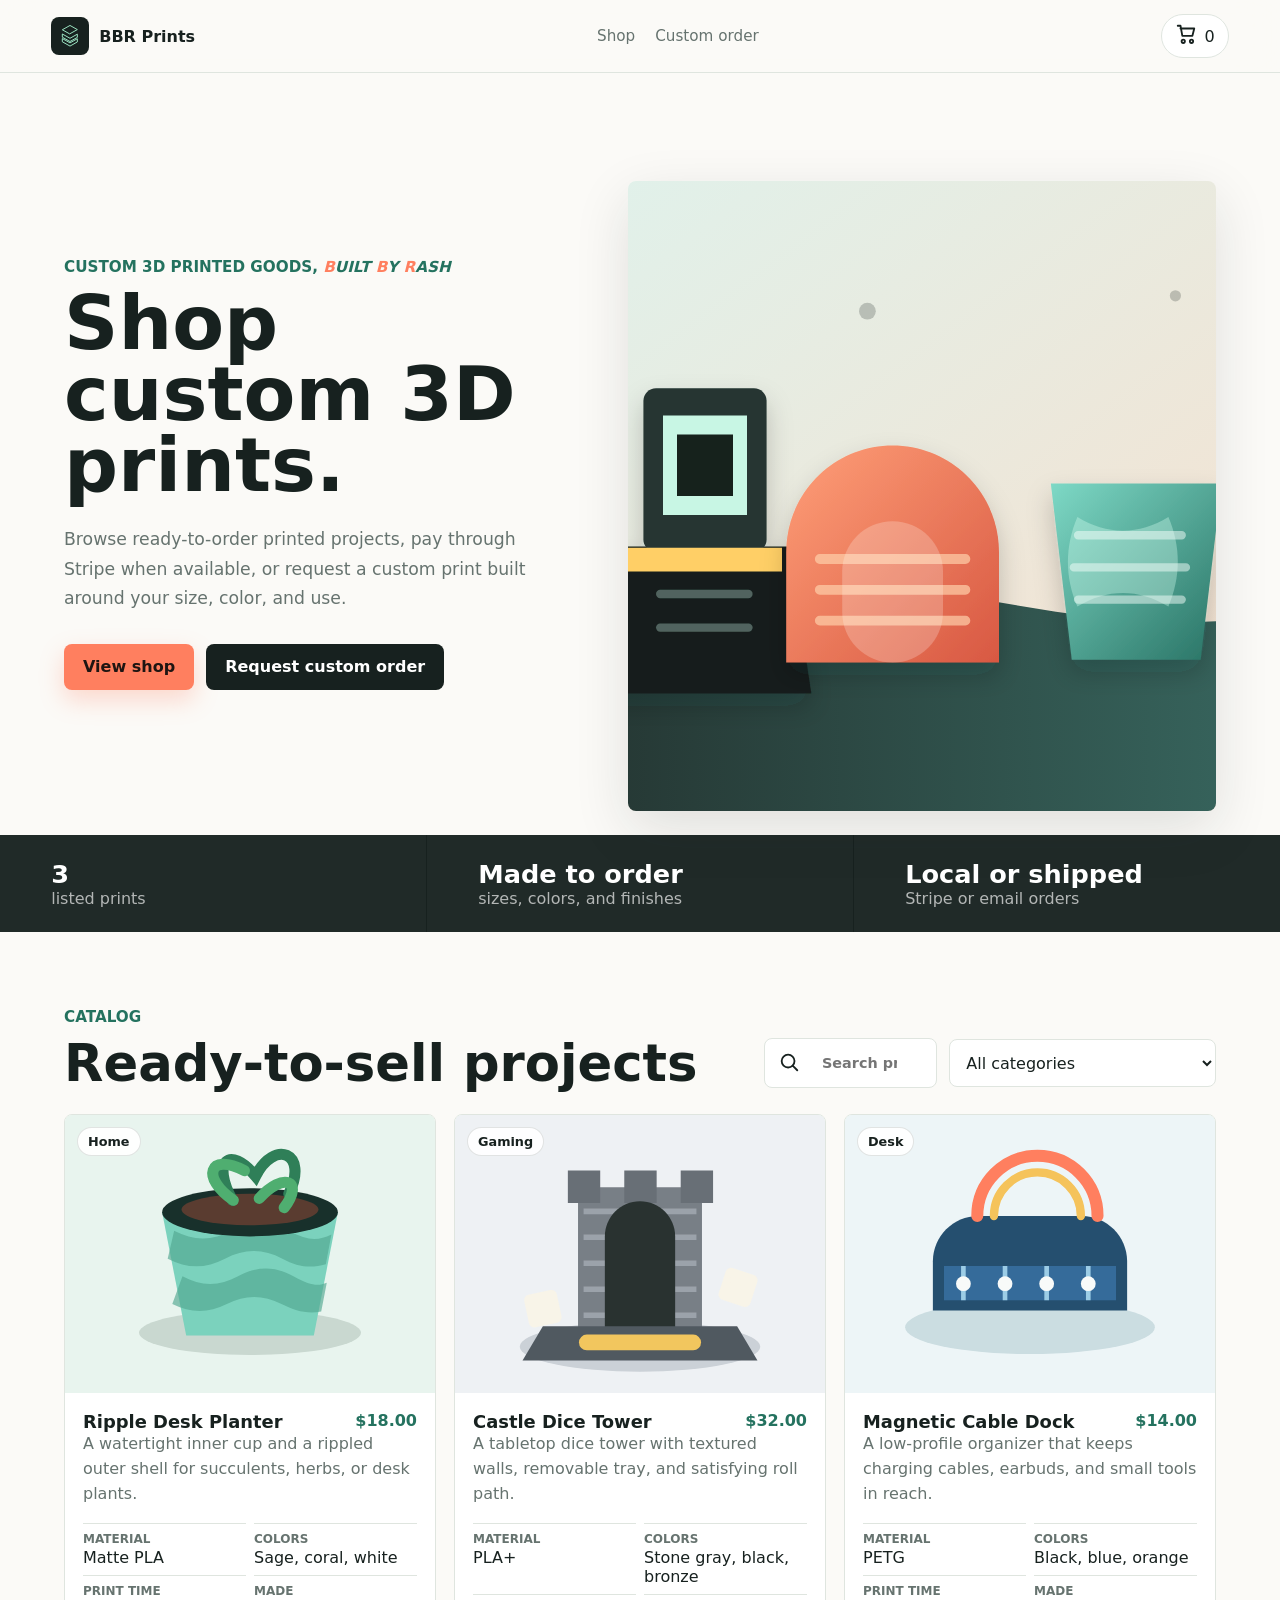
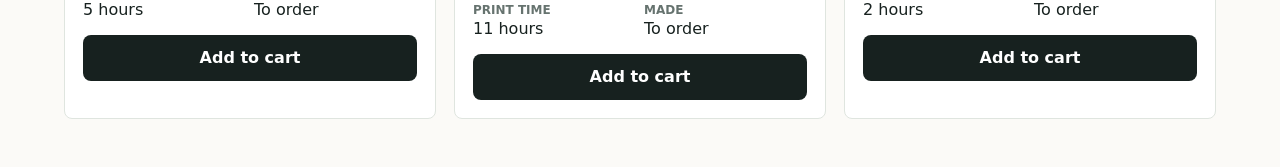
==== index.html @ aac48faa "Add files via upload" ====
<!doctype html>
<html lang="en">
  <head>
    <meta charset="UTF-8" />
    <meta name="viewport" content="width=device-width, initial-scale=1.0" />
    <title>BBR Prints</title>
    <link rel="stylesheet" href="styles.css" />
    <script src="https://identity.netlify.com/v1/netlify-identity-widget.js"></script>
  </head>
  <body>
    <header class="topbar">
      <a class="brand" href="#shop" aria-label="BBR Prints home">
        <span class="brand-mark" aria-hidden="true">
          <svg viewBox="0 0 48 48" role="img">
            <path d="M8 30 24 39 40 30v7L24 46 8 37z" />
            <path d="M8 20 24 29 40 20v7L24 36 8 27z" />
            <path d="M8 10 24 1l16 9-16 9z" />
          </svg>
        </span>
        <span>BBR Prints</span>
      </a>
      <nav class="nav-links" aria-label="Primary navigation">
        <a href="#shop">Shop</a>
        <button class="nav-button custom-order-trigger" type="button">Custom order</button>
      </nav>
      <button class="cart-button" id="openCart" type="button" aria-label="Open cart">
        <span class="icon" aria-hidden="true">
          <svg viewBox="0 0 24 24"><path d="M6 6h15l-2 8H8L6 3H3" /><circle cx="9" cy="20" r="1.8" /><circle cx="18" cy="20" r="1.8" /></svg>
        </span>
        <span id="cartCount">0</span>
      </button>
    </header>

    <main>
      <section class="hero" aria-labelledby="hero-title">
        <div class="hero-copy">
          <p class="eyebrow">
            Custom 3D printed goods,
            <span class="built-by-rash">
              <span class="initial">B</span>uilt <span class="initial">B</span>y
              <span class="initial">R</span>ash
            </span>
          </p>
          <h1 id="hero-title">Shop custom 3D prints.</h1>
          <p>
            Browse ready-to-order printed projects, pay through Stripe when available, or request a
            custom print built around your size, color, and use.
          </p>
          <div class="hero-actions">
            <a class="button primary" href="#shop">View shop</a>
            <button class="button dark custom-order-trigger" type="button">Request custom order</button>
          </div>
        </div>
        <div class="hero-visual" aria-label="Featured 3D printed products">
          <img src="assets/hero-print-shop.svg" alt="Colorful 3D printed objects on a studio table" />
        </div>
      </section>

      <section class="stats-band" aria-label="Store highlights">
        <div>
          <strong id="statProducts">0</strong>
          <span>listed prints</span>
        </div>
        <div>
          <strong>Made to order</strong>
          <span>sizes, colors, and finishes</span>
        </div>
        <div>
          <strong>Local or shipped</strong>
          <span>Stripe or email orders</span>
        </div>
      </section>

      <section class="section-header" id="shop">
        <div>
          <p class="eyebrow">Catalog</p>
          <h2>Ready-to-sell projects</h2>
        </div>
        <div class="shop-tools">
          <label class="search-field">
            <span class="icon" aria-hidden="true">
              <svg viewBox="0 0 24 24"><circle cx="11" cy="11" r="7" /><path d="m16 16 5 5" /></svg>
            </span>
            <input id="searchInput" type="search" placeholder="Search prints" />
          </label>
          <select id="categoryFilter" aria-label="Filter by category">
            <option value="all">All categories</option>
            <option value="Home">Home</option>
            <option value="Gaming">Gaming</option>
            <option value="Desk">Desk</option>
            <option value="Cosplay">Cosplay</option>
            <option value="Other">Other</option>
          </select>
        </div>
      </section>

      <section class="product-grid" id="productGrid" aria-live="polite"></section>
    </main>

    <aside class="cart-drawer" id="cartDrawer" aria-hidden="true" aria-labelledby="cart-title">
      <div class="cart-panel">
        <div class="cart-header">
          <h2 id="cart-title">Order request</h2>
          <button class="icon-button" id="closeCart" type="button" aria-label="Close cart">
            <svg viewBox="0 0 24 24"><path d="M6 6l12 12M18 6 6 18" /></svg>
          </button>
        </div>
        <div class="cart-items" id="cartItems"></div>
        <div class="cart-footer">
          <div class="cart-total">
            <span>Total</span>
            <strong id="cartTotal">$0.00</strong>
          </div>
          <a class="button primary full" id="checkoutLink" href="mailto:?subject=3D%20Print%20Order%20Request">Request order</a>
          <button class="button subtle full" id="clearCart" type="button">Clear cart</button>
        </div>
      </div>
    </aside>

    <aside class="modal-backdrop" id="customOrderModal" aria-hidden="true" aria-labelledby="custom-order-title">
      <div class="modal-panel" role="dialog" aria-modal="true">
        <div class="cart-header">
          <h2 id="custom-order-title">Request custom order</h2>
          <button class="icon-button" id="closeCustomOrder" type="button" aria-label="Close custom order form">
            <svg viewBox="0 0 24 24"><path d="M6 6l12 12M18 6 6 18" /></svg>
          </button>
        </div>
        <form class="custom-order-form" id="customOrderForm">
          <div class="form-row">
            <label>
              Your name
              <input id="customName" type="text" required placeholder="Your name" />
            </label>
            <label>
              Your email
              <input id="customEmail" type="email" required placeholder="you@example.com" />
            </label>
          </div>
          <label>
            What do you want printed?
            <textarea id="customRequest" required rows="5" placeholder="Describe the item, size, color, material, quantity, and how you plan to use it."></textarea>
          </label>
          <div class="form-row">
            <label>
              Budget
              <input id="customBudget" type="text" placeholder="$25-$50" />
            </label>
            <label>
              Needed by
              <input id="customDeadline" type="text" placeholder="No rush, or a date" />
            </label>
          </div>
          <label>
            Pickup or shipping
            <input id="customDelivery" type="text" placeholder="Local pickup, shipping, or not sure" />
          </label>
          <button class="button primary full" type="submit">Open email request</button>
        </form>
      </div>
    </aside>

    <template id="productCardTemplate">
      <article class="product-card">
        <div class="product-media">
          <img alt="" />
          <span class="category-pill"></span>
        </div>
        <div class="product-body">
          <div class="product-title-row">
            <h3></h3>
            <strong class="price"></strong>
          </div>
          <p class="description"></p>
          <dl class="details"></dl>
          <div class="card-actions">
            <button class="button dark add-button" type="button">Add to cart</button>
            <a class="button primary pay-link" href="#" target="_blank" rel="noopener">Pay with Stripe</a>
          </div>
        </div>
      </article>
    </template>

    <script src="products.js?v=one-site-admin"></script>
    <script src="app.js?v=decap-cms"></script>
  </body>
</html>
---- styles.css ----
:root {
  --ink: #17211f;
  --muted: #66736f;
  --paper: #fbfaf7;
  --panel: #ffffff;
  --line: #dfe5df;
  --mint: #a7f3cf;
  --green: #24725f;
  --blue: #356b9a;
  --coral: #ff7f5f;
  --amber: #f5c35b;
  --shadow: 0 18px 55px rgba(23, 33, 31, 0.12);
  color-scheme: light;
  font-family:
    Inter, ui-sans-serif, system-ui, -apple-system, BlinkMacSystemFont, "Segoe UI", sans-serif;
}

* {
  box-sizing: border-box;
}

html {
  scroll-behavior: smooth;
}

body {
  margin: 0;
  background: var(--paper);
  color: var(--ink);
}

body.cart-open,
body.modal-open {
  overflow: hidden;
}

button,
input,
select,
textarea {
  font: inherit;
}

a {
  color: inherit;
  text-decoration: none;
}

img {
  display: block;
  max-width: 100%;
}

.topbar {
  align-items: center;
  background: rgba(251, 250, 247, 0.9);
  border-bottom: 1px solid var(--line);
  backdrop-filter: blur(18px);
  display: flex;
  gap: 24px;
  justify-content: space-between;
  left: 0;
  padding: 14px clamp(18px, 4vw, 54px);
  position: sticky;
  right: 0;
  top: 0;
  z-index: 20;
}

.brand,
.nav-links,
.cart-button,
.hero-actions,
.shop-tools,
.form-actions,
.card-actions,
.cart-header,
.cart-total {
  align-items: center;
  display: flex;
}

.brand {
  font-weight: 800;
  gap: 10px;
  white-space: nowrap;
}

.brand-mark {
  background: var(--ink);
  border-radius: 8px;
  color: var(--mint);
  display: grid;
  height: 38px;
  place-items: center;
  width: 38px;
}

.brand-mark svg,
.icon svg,
.icon-button svg {
  height: 22px;
  width: 22px;
}

svg {
  fill: none;
  stroke: currentColor;
  stroke-linecap: round;
  stroke-linejoin: round;
  stroke-width: 2;
}

.nav-links {
  color: var(--muted);
  gap: 20px;
  font-size: 0.95rem;
}

.nav-links a:hover,
.nav-button:hover {
  color: var(--ink);
}

.nav-button {
  background: transparent;
  border: 0;
  color: inherit;
  cursor: pointer;
  padding: 0;
}

body:not(.admin-mode) .admin-only {
  display: none !important;
}

body:not(.admin-authenticated) .admin-tools {
  display: none !important;
}

.cart-button,
.icon-button {
  background: var(--panel);
  border: 1px solid var(--line);
  color: var(--ink);
  cursor: pointer;
}

.cart-button {
  border-radius: 999px;
  gap: 8px;
  min-height: 42px;
  padding: 8px 13px;
}

.icon-button {
  border-radius: 8px;
  display: grid;
  height: 42px;
  place-items: center;
  width: 42px;
}

main {
  overflow: hidden;
}

.hero {
  display: grid;
  gap: clamp(28px, 5vw, 70px);
  grid-template-columns: minmax(0, 0.92fr) minmax(320px, 1.08fr);
  min-height: calc(100vh - 138px);
  padding: clamp(34px, 5vw, 64px) clamp(18px, 5vw, 72px) 24px;
}

.hero-copy {
  align-self: center;
  max-width: 680px;
}

.eyebrow {
  color: var(--green);
  font-size: 0.95rem;
  font-weight: 800;
  letter-spacing: 0;
  margin: 0 0 12px;
  text-transform: uppercase;
}

.eyebrow .built-by-rash {
  font-style: italic;
}

.eyebrow .initial {
  color: var(--coral);
  font-weight: 900;
}

h1,
h2,
h3,
p {
  margin-top: 0;
}

h1 {
  font-size: clamp(3rem, 5.9vw, 5.35rem);
  letter-spacing: 0;
  line-height: 0.94;
  margin-bottom: 24px;
  max-width: 860px;
}

h2 {
  font-size: clamp(2rem, 4vw, 4.2rem);
  letter-spacing: 0;
  line-height: 0.98;
  margin-bottom: 0;
}

h3 {
  font-size: 1.12rem;
  line-height: 1.2;
  margin-bottom: 0;
}

.hero-copy p:not(.eyebrow),
.manager-copy p,
.orders p {
  color: var(--muted);
  font-size: 1.08rem;
  line-height: 1.7;
}

.hero-actions {
  flex-wrap: wrap;
  gap: 12px;
  margin-top: 30px;
}

.button {
  border: 1px solid transparent;
  border-radius: 8px;
  cursor: pointer;
  display: inline-flex;
  font-weight: 800;
  justify-content: center;
  min-height: 46px;
  padding: 12px 18px;
  transition:
    transform 160ms ease,
    box-shadow 160ms ease,
    background 160ms ease;
}

.button:hover {
  transform: translateY(-1px);
}

.button.primary {
  background: var(--coral);
  color: #1e1512;
  box-shadow: 0 10px 24px rgba(255, 127, 95, 0.28);
}

.button.ghost,
.button.subtle {
  background: var(--panel);
  border-color: var(--line);
  color: var(--ink);
}

.button.dark {
  background: var(--ink);
  color: white;
}

.button.full {
  width: 100%;
}

.hero-visual {
  align-self: end;
  min-height: 420px;
}

.hero-visual img {
  border-radius: 8px;
  box-shadow: var(--shadow);
  height: min(70vh, 720px);
  object-fit: cover;
  width: 100%;
}

.stats-band {
  background: var(--ink);
  color: white;
  display: grid;
  gap: 1px;
  grid-template-columns: repeat(3, 1fr);
}

.stats-band div {
  background: rgba(255, 255, 255, 0.04);
  padding: 24px clamp(18px, 4vw, 56px);
}

.stats-band strong {
  display: block;
  font-size: clamp(1.35rem, 2vw, 2rem);
}

.stats-band span {
  color: rgba(255, 255, 255, 0.66);
}

.section-header,
.manager,
.orders {
  display: grid;
  gap: 24px;
  grid-template-columns: minmax(0, 1fr) auto;
  padding: 76px clamp(18px, 5vw, 72px) 26px;
}

.shop-tools {
  align-self: end;
  gap: 12px;
}

.search-field {
  align-items: center;
  background: var(--panel);
  border: 1px solid var(--line);
  border-radius: 8px;
  display: flex;
  gap: 10px;
  min-height: 48px;
  padding: 0 13px;
}

.search-field input,
.search-field input:focus {
  border: 0;
  outline: 0;
}

select,
input,
textarea {
  background: var(--panel);
  border: 1px solid var(--line);
  border-radius: 8px;
  color: var(--ink);
  min-height: 48px;
  padding: 11px 12px;
  width: 100%;
}

textarea {
  min-height: 118px;
  resize: vertical;
}

.product-grid {
  display: grid;
  gap: 18px;
  grid-template-columns: repeat(3, minmax(0, 1fr));
  padding: 0 clamp(18px, 5vw, 72px) 48px;
}

.product-card {
  background: var(--panel);
  border: 1px solid var(--line);
  border-radius: 8px;
  overflow: hidden;
}

.product-media {
  aspect-ratio: 4 / 3;
  background: #eef4ef;
  position: relative;
}

.product-media img {
  height: 100%;
  object-fit: cover;
  width: 100%;
}

.category-pill {
  background: rgba(255, 255, 255, 0.92);
  border: 1px solid rgba(23, 33, 31, 0.12);
  border-radius: 999px;
  font-size: 0.8rem;
  font-weight: 800;
  left: 12px;
  padding: 6px 10px;
  position: absolute;
  top: 12px;
}

.product-body {
  padding: 18px;
}

.product-title-row {
  align-items: start;
  display: flex;
  gap: 12px;
  justify-content: space-between;
}

.price {
  color: var(--green);
  white-space: nowrap;
}

.description {
  color: var(--muted);
  line-height: 1.55;
  min-height: 50px;
}

.details {
  display: grid;
  gap: 8px;
  grid-template-columns: repeat(2, minmax(0, 1fr));
  margin: 16px 0;
}

.details div {
  border-top: 1px solid var(--line);
  padding-top: 8px;
}

.details dt {
  color: var(--muted);
  font-size: 0.75rem;
  font-weight: 800;
  text-transform: uppercase;
}

.details dd {
  margin: 2px 0 0;
}

.card-actions {
  gap: 10px;
  flex-wrap: wrap;
}

.card-actions .add-button,
.card-actions .pay-link {
  flex: 1;
  min-width: 130px;
}

.manager {
  background: #e9f5ef;
  grid-template-columns: minmax(260px, 0.8fr) minmax(320px, 1.2fr);
  padding-bottom: 76px;
}

.manager-copy {
  max-width: 560px;
}

.manager-note {
  background: var(--panel);
  border-left: 5px solid var(--amber);
  border-radius: 8px;
  line-height: 1.55;
  margin-top: 26px;
  padding: 16px;
}

.product-form,
.email-form {
  background: var(--panel);
  border: 1px solid var(--line);
  border-radius: 8px;
  box-shadow: 0 12px 35px rgba(23, 33, 31, 0.08);
  display: grid;
  gap: 16px;
  padding: clamp(18px, 3vw, 28px);
}

label {
  color: var(--ink);
  display: grid;
  font-size: 0.9rem;
  font-weight: 800;
  gap: 7px;
}

.form-row {
  display: grid;
  gap: 14px;
  grid-template-columns: repeat(2, minmax(0, 1fr));
}

.orders {
  align-items: center;
  background: var(--panel);
  grid-template-columns: minmax(0, 1fr) minmax(280px, 430px);
  padding-bottom: 76px;
}

.email-form {
  box-shadow: none;
}

.cart-drawer,
.modal-backdrop {
  background: rgba(23, 33, 31, 0.38);
  inset: 0;
  opacity: 0;
  pointer-events: none;
  position: fixed;
  transition: opacity 180ms ease;
  z-index: 40;
}

.cart-drawer.open,
.modal-backdrop.open {
  opacity: 1;
  pointer-events: auto;
}

.modal-backdrop {
  align-items: center;
  display: flex;
  justify-content: center;
  padding: 18px;
}

.modal-panel {
  background: var(--paper);
  border-radius: 8px;
  box-shadow: var(--shadow);
  max-height: min(92vh, 820px);
  max-width: 760px;
  overflow: auto;
  transform: translateY(16px);
  transition: transform 220ms ease;
  width: min(100%, 760px);
}

.modal-backdrop.open .modal-panel {
  transform: translateY(0);
}

.custom-order-form {
  display: grid;
  gap: 16px;
  padding: 18px;
}

.compact-modal {
  max-width: 460px;
}

.form-message {
  color: var(--muted);
  font-weight: 800;
  margin: -4px 0 0;
}

.form-message.error {
  color: #b42318;
}

.admin-session-actions {
  align-items: stretch;
  flex-direction: column;
  margin-top: 22px;
}

.cart-panel {
  background: var(--paper);
  box-shadow: var(--shadow);
  display: grid;
  grid-template-rows: auto 1fr auto;
  height: 100%;
  margin-left: auto;
  max-width: 430px;
  transform: translateX(100%);
  transition: transform 220ms ease;
  width: min(100%, 430px);
}

.cart-drawer.open .cart-panel {
  transform: translateX(0);
}

.cart-header,
.cart-footer {
  padding: 18px;
}

.cart-header {
  border-bottom: 1px solid var(--line);
  justify-content: space-between;
}

.cart-header h2 {
  font-size: 1.5rem;
}

.cart-items {
  display: grid;
  gap: 12px;
  overflow: auto;
  padding: 18px;
}

.cart-item {
  background: var(--panel);
  border: 1px solid var(--line);
  border-radius: 8px;
  display: grid;
  gap: 12px;
  grid-template-columns: 72px 1fr auto;
  padding: 10px;
}

.cart-item img {
  aspect-ratio: 1;
  border-radius: 8px;
  object-fit: cover;
}

.cart-item h3 {
  font-size: 0.98rem;
}

.cart-item p {
  color: var(--muted);
  margin: 4px 0 0;
}

.cart-footer {
  border-top: 1px solid var(--line);
  display: grid;
  gap: 12px;
}

.cart-total {
  justify-content: space-between;
}

.empty-state {
  background: var(--panel);
  border: 1px dashed #b9c5be;
  border-radius: 8px;
  color: var(--muted);
  grid-column: 1 / -1;
  padding: 36px;
  text-align: center;
}

@media (max-width: 940px) {
  .hero,
  .manager,
  .orders,
  .section-header {
    grid-template-columns: 1fr;
  }

  .hero {
    min-height: auto;
  }

  .hero-visual img {
    height: auto;
  }

  .shop-tools {
    justify-self: stretch;
  }

  .product-grid {
    grid-template-columns: repeat(2, minmax(0, 1fr));
  }
}

@media (max-width: 680px) {
  .topbar {
    align-items: flex-start;
    gap: 12px;
  }

  .nav-links {
    display: none;
  }

  h1 {
    font-size: clamp(2.55rem, 11vw, 3.15rem);
  }

  .hero {
    gap: 20px;
    padding-top: 30px;
  }

  .hero-copy p:not(.eyebrow) {
    font-size: 1rem;
    line-height: 1.55;
  }

  .hero-actions {
    margin-top: 20px;
  }

  .hero-visual {
    min-height: auto;
  }

  .hero-visual img {
    max-height: 210px;
  }

  .stats-band,
  .product-grid,
  .form-row {
    grid-template-columns: 1fr;
  }

  .shop-tools {
    align-items: stretch;
    flex-direction: column;
  }

  .cart-item {
    grid-template-columns: 62px 1fr;
  }

  .cart-item .icon-button {
    grid-column: 2;
    justify-self: start;
  }

  .modal-backdrop {
    align-items: stretch;
    padding: 0;
  }

  .modal-panel {
    border-radius: 0;
    max-height: 100vh;
    width: 100%;
  }
}
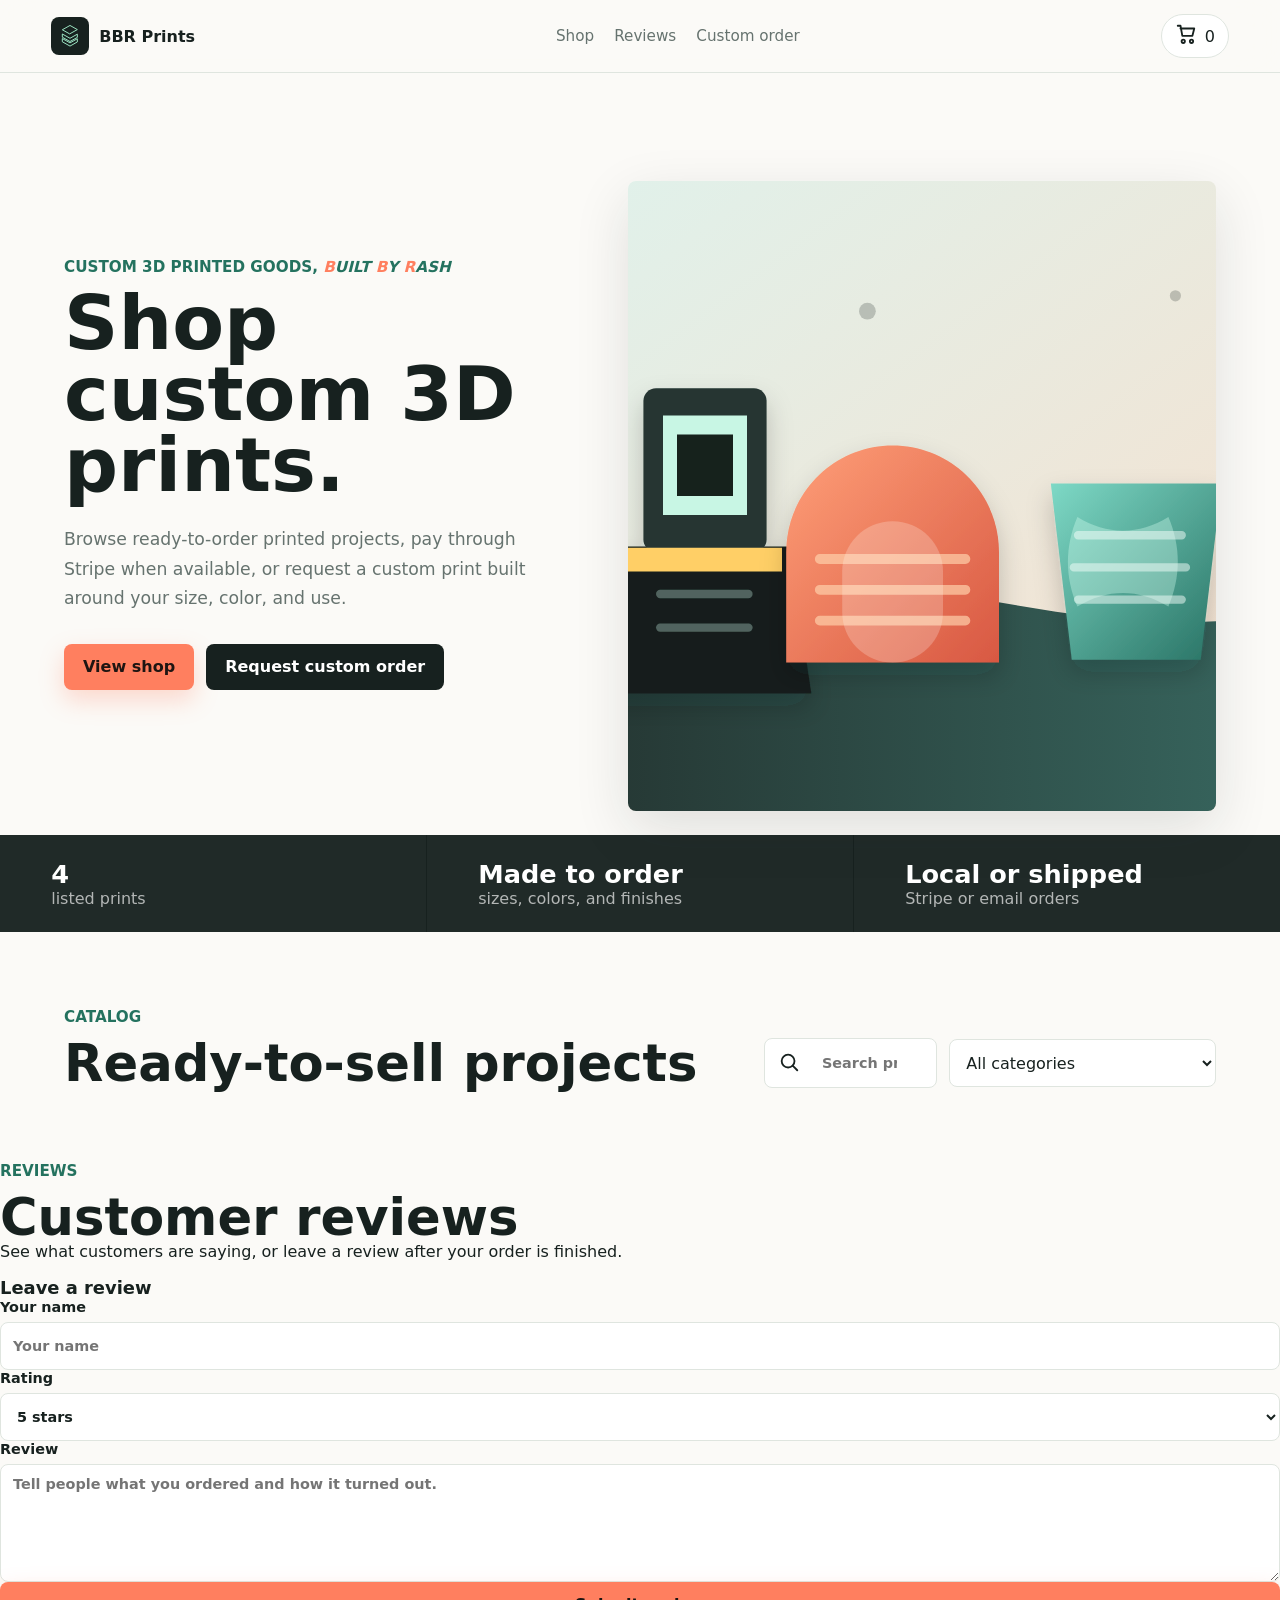
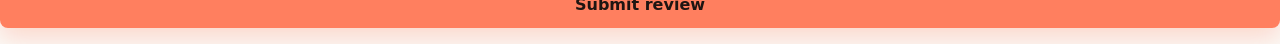
==== commit e1742eae: "Add files via upload" ====
--- a/index.html
+++ b/index.html
@@ -21,6 +21,7 @@
       </a>
       <nav class="nav-links" aria-label="Primary navigation">
         <a href="#shop">Shop</a>
+        <a href="#reviews">Reviews</a>
         <button class="nav-button custom-order-trigger" type="button">Custom order</button>
       </nav>
       <button class="cart-button" id="openCart" type="button" aria-label="Open cart">
@@ -95,6 +96,43 @@
       </section>
 
       <section class="product-grid" id="productGrid" aria-live="polite"></section>
+
+      <section class="reviews-section" id="reviews" aria-labelledby="reviews-title">
+        <div class="reviews-copy">
+          <p class="eyebrow">Reviews</p>
+          <h2 id="reviews-title">Customer reviews</h2>
+          <p>
+            See what customers are saying, or leave a review after your order is finished.
+          </p>
+        </div>
+        <div class="review-form-panel">
+          <h3>Leave a review</h3>
+          <form class="review-form" id="reviewForm" name="reviews" method="POST" data-netlify="true">
+            <input type="hidden" name="form-name" value="reviews" />
+            <label>
+              Your name
+              <input id="reviewName" name="name" type="text" required placeholder="Your name" />
+            </label>
+            <label>
+              Rating
+              <select id="reviewRating" name="rating" required>
+                <option value="5">5 stars</option>
+                <option value="4">4 stars</option>
+                <option value="3">3 stars</option>
+                <option value="2">2 stars</option>
+                <option value="1">1 star</option>
+              </select>
+            </label>
+            <label>
+              Review
+              <textarea id="reviewMessage" name="message" rows="4" required placeholder="Tell people what you ordered and how it turned out."></textarea>
+            </label>
+            <button class="button primary full" type="submit">Submit review</button>
+            <p class="review-note" id="reviewNote" aria-live="polite"></p>
+          </form>
+        </div>
+        <div class="review-list" id="reviewList" aria-live="polite"></div>
+      </section>
     </main>
 
     <aside class="cart-drawer" id="cartDrawer" aria-hidden="true" aria-labelledby="cart-title">
@@ -133,7 +171,7 @@
             </label>
             <label>
               Your email
-              <input id="customEmail" type="email" required placeholder="you@example.com" />
+              <input id="customEmail" type="email" required placeholder="yourname@email.com" />
             </label>
           </div>
           <label>
@@ -162,7 +200,14 @@
     <template id="productCardTemplate">
       <article class="product-card">
         <div class="product-media">
-          <img alt="" />
+          <div class="media-stage"></div>
+          <button class="media-arrow media-prev" type="button" aria-label="Previous product media">
+            <svg viewBox="0 0 24 24"><path d="m15 18-6-6 6-6" /></svg>
+          </button>
+          <button class="media-arrow media-next" type="button" aria-label="Next product media">
+            <svg viewBox="0 0 24 24"><path d="m9 18 6-6-6-6" /></svg>
+          </button>
+          <span class="media-count"></span>
           <span class="category-pill"></span>
         </div>
         <div class="product-body">
@@ -180,6 +225,7 @@
       </article>
     </template>
 
+    <script src="reviews.js"></script>
     <script src="products.js?v=one-site-admin"></script>
     <script src="app.js?v=decap-cms"></script>
   </body>
